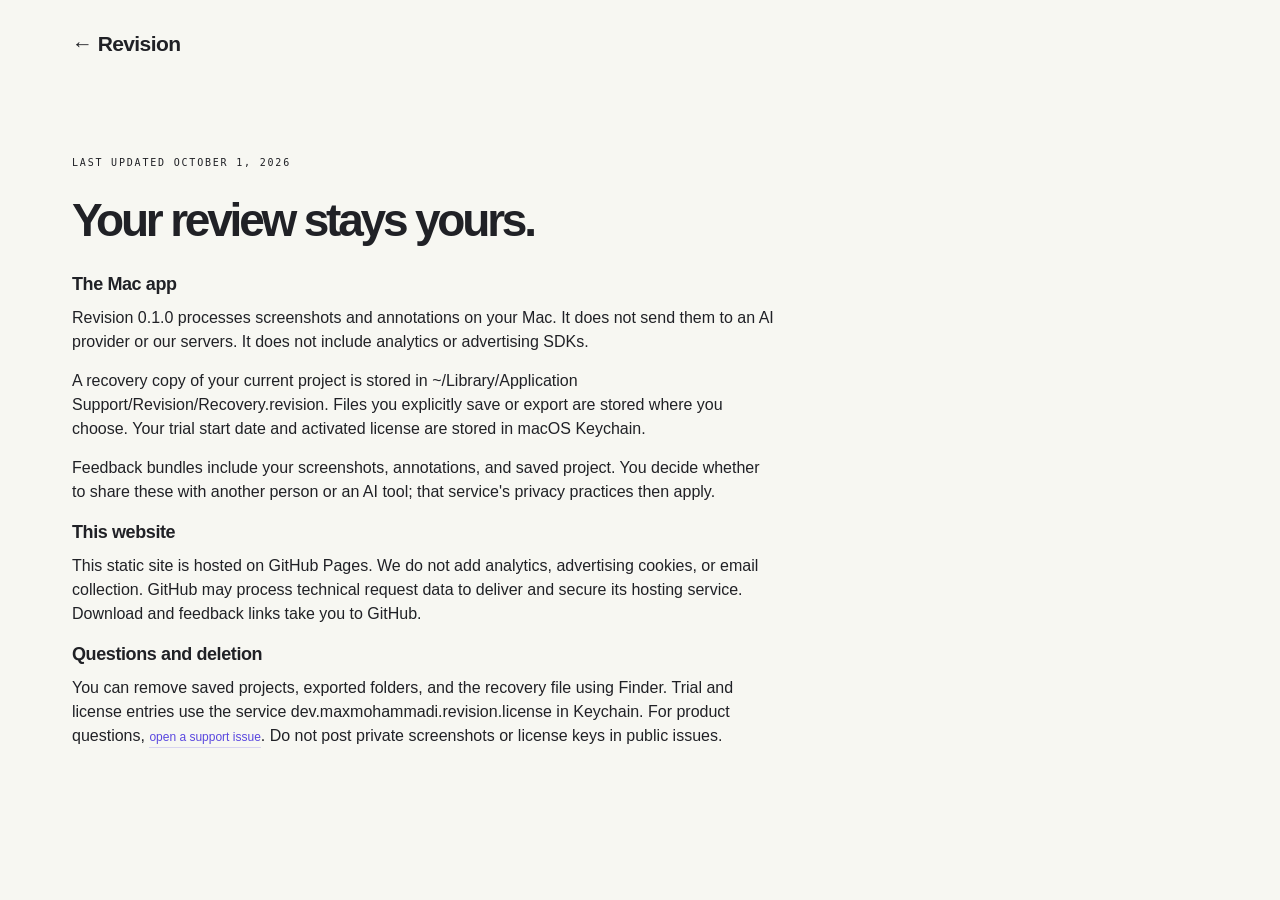
==== privacy.html @ 40abf192 "Launch Revision preview website and interactive comparison demo" ====
<!doctype html><html lang="en"><head><meta charset="utf-8"><meta name="viewport" content="width=device-width,initial-scale=1"><title>Privacy — Revision</title><link rel="stylesheet" href="style.css"></head><body><header><a class="brand" href="./">← Revision</a></header><main><section style="max-width:760px"><p class="eyebrow">LAST UPDATED OCTOBER 1, 2026</p><h1 style="font-size:46px">Your review stays yours.</h1><h3>The Mac app</h3><p>Revision 0.1.0 processes screenshots and annotations on your Mac. It does not send them to an AI provider or our servers. It does not include analytics or advertising SDKs.</p><p>A recovery copy of your current project is stored in ~/Library/Application Support/Revision/Recovery.revision. Files you explicitly save or export are stored where you choose. Your trial start date and activated license are stored in macOS Keychain.</p><p>Feedback bundles include your screenshots, annotations, and saved project. You decide whether to share these with another person or an AI tool; that service's privacy practices then apply.</p><h3>This website</h3><p>This static site is hosted on GitHub Pages. We do not add analytics, advertising cookies, or email collection. GitHub may process technical request data to deliver and secure its hosting service. Download and feedback links take you to GitHub.</p><h3>Questions and deletion</h3><p>You can remove saved projects, exported folders, and the recovery file using Finder. Trial and license entries use the service dev.maxmohammadi.revision.license in Keychain. For product questions, <a class="text-link" href="https://github.com/maxmoneycash/revision-mac/issues/new">open a support issue</a>. Do not post private screenshots or license keys in public issues.</p></section></main></body></html>
---- style.css ----
:root{--paper:#f7f7f2;--ink:#202126;--muted:#686b72;--line:#dedfd8;--accent:#5947df}*{box-sizing:border-box}html{scroll-behavior:smooth;scroll-padding-top:30px}body{margin:0;background:var(--paper);color:var(--ink);font-family:-apple-system,BlinkMacSystemFont,"Segoe UI",sans-serif;line-height:1.5;-webkit-font-smoothing:antialiased}a{color:inherit;text-decoration:none}button,input,a,summary{-webkit-tap-highlight-color:transparent}a:focus-visible,input:focus-visible,summary:focus-visible{outline:3px solid var(--accent);outline-offset:5px}header,main,footer{max-width:1192px;margin:auto}header{display:flex;justify-content:space-between;align-items:center;padding:28px 28px 20px}.brand{display:flex;align-items:center;gap:9px;font-weight:650;font-size:21px;letter-spacing:-.6px}.brand span{font-size:12px;color:var(--muted);font-weight:450;letter-spacing:0;margin-left:4px}nav{display:flex;gap:28px;align-items:center;font-size:13px}.nav-cta{border:1px solid var(--line);padding:9px 15px;border-radius:7px}section{padding:75px 28px}.hero{text-align:center;padding-top:68px}.eyebrow{font-family:ui-monospace,SFMono-Regular,monospace;font-size:10px;letter-spacing:1.8px;font-weight:500;display:flex;align-items:center;gap:9px}.hero .eyebrow{justify-content:center}.eyebrow span{width:6px;height:6px;border-radius:50%;background:#70a476}h1{font-size:clamp(38px,5.1vw,66px);line-height:1.08;letter-spacing:-3.2px;font-weight:560;margin:26px 0}em{font-style:normal;color:var(--accent)}.intro{font-size:18px;line-height:1.7;color:var(--muted);margin-bottom:26px}.actions{display:flex;justify-content:center;gap:12px}.button{display:inline-flex;align-items:center;justify-content:center;gap:28px;border-radius:8px;padding:13px 20px;font-size:13px;font-weight:550;transition:background .15s,transform .15s}.button:hover{transform:translateY(-1px)}.primary{background:var(--accent);color:white;box-shadow:0 2px 2px #201b4e12}.primary:hover{background:#4836cc}.quiet{border:1px solid var(--line)}.micro{font-size:11px;color:var(--muted);margin-top:16px}.app-frame{margin-top:54px;padding:10px;border:1px solid #dadbd6;background:#edeee8;border-radius:19px;box-shadow:0 30px 80px -45px #302f52}.app-frame img{display:block;width:100%;height:auto;border-radius:11px}.caption{display:flex;justify-content:space-between;text-align:left;gap:25px;color:var(--muted);font-size:10px;margin-top:18px}.caption span:first-child{font-family:ui-monospace,monospace;letter-spacing:1px;white-space:nowrap}h2{font-size:40px;font-weight:550;letter-spacing:-1.6px;line-height:1.15;margin:18px 0}h3{font-size:18px;font-weight:580;letter-spacing:-.4px;margin:0 0 8px}p{margin:0 0 15px}.how{display:grid;grid-template-columns:1fr 1fr;gap:65px;border-top:1px solid var(--line)}.steps article{display:flex;gap:22px;margin-bottom:29px}.steps article>span{color:var(--accent);font-family:ui-monospace,monospace;font-size:11px;padding-top:5px}.steps p,.details p,.pricing>div>p:not(.eyebrow){font-size:14px;line-height:1.75;color:var(--muted)}.demo{margin:0 28px;border-radius:20px;padding:48px 75px;display:grid;grid-template-columns:1fr 1fr;gap:90px;background:#ebeae5;align-items:center}.demo-copy>p:not(.eyebrow){font-size:14px;line-height:1.75;color:var(--muted);max-width:300px}.feedback{border-left:2px solid;padding:4px 0 4px 13px;margin:20px 0}.feedback b{font-size:10px;font-family:ui-monospace,monospace;letter-spacing:1px}.feedback p{font-size:13px;color:var(--ink);margin:4px 0}.keep{color:#2e7f52}.restore{color:#b06a1f}.text-link{font-size:12px;color:var(--accent);border-bottom:1px solid #5947df33;padding-bottom:3px}.demo-canvas{max-width:295px;width:100%;margin:auto}.compare{position:relative;border-radius:16px;overflow:hidden;box-shadow:0 18px 35px -20px #393a44;--position:50%}.compare img{width:100%;height:auto;display:block}.compare .after{position:absolute;inset:0;clip-path:inset(0 calc(100% - var(--position)) 0 0)}.divider{position:absolute;top:0;bottom:0;left:var(--position);width:2px;background:var(--accent);pointer-events:none}.divider span{position:absolute;top:48%;left:-13px;border-radius:50%;width:28px;height:28px;color:#fff;background:var(--accent);text-align:center;font-size:18px}.range-label{display:flex;justify-content:space-between;font-family:ui-monospace,monospace;font-size:8px;letter-spacing:.7px;color:var(--muted);margin:20px 0 8px}input[type=range]{width:100%;accent-color:var(--accent);cursor:ew-resize;min-height:24px}.details{display:grid;grid-template-columns:repeat(3,1fr);gap:42px}.details article>span{display:block;font-size:28px;color:var(--accent);margin-bottom:16px}.pricing{border-top:1px solid var(--line);display:grid;grid-template-columns:1fr 1fr;gap:80px}.price-card{padding:32px;border:1px solid var(--line);border-radius:14px;background:#ffffff77}.price{font-size:50px;letter-spacing:-2px;font-weight:550;margin-bottom:20px}.price span{font-size:13px;color:var(--muted);font-weight:400;letter-spacing:0}ul{list-style:none;padding:0;margin:0 0 25px;font-size:14px;line-height:2.1}li:before{content:"✓";margin-right:10px;color:var(--accent)}.price-card .button{width:100%}.download{text-align:center;background:#eeedf7;border-radius:20px;margin:0 28px;padding:56px 25px}.download>p{color:var(--muted);font-size:15px;line-height:1.7}.download .micro{font-size:11px}.download .release-note{font-size:11px;max-width:480px;margin:20px auto 12px}.faq{max-width:820px;margin:auto}.faq h2{font-size:29px;margin-bottom:25px}details{border-bottom:1px solid var(--line);padding:18px 0;font-size:14px}summary{cursor:pointer;font-weight:550}details p{color:var(--muted);margin-top:14px;line-height:1.7}footer{display:flex;gap:26px;align-items:center;border-top:1px solid var(--line);padding:25px 28px 40px;font-size:11px;color:var(--muted)}footer .brand{color:var(--ink);font-size:17px}footer p{flex:1;margin:0}.sr-only,.skip:not(:focus){position:absolute;width:1px;height:1px;overflow:hidden;clip:rect(0,0,0,0)}.skip:focus{position:fixed;top:10px;left:10px;z-index:10;background:white;padding:10px}
@media(max-width:760px){header{padding:20px}nav{gap:16px}nav>a:not(.nav-cta){display:none}h1{letter-spacing:-1.7px}.hero{padding-top:45px}.intro{font-size:16px}.intro br{display:none}.actions{flex-direction:column;align-items:center;gap:10px}.caption{flex-direction:column;gap:6px}.how,.pricing{grid-template-columns:1fr;gap:25px}.demo{padding:30px 24px;grid-template-columns:1fr;gap:30px}.demo-copy>p:not(.eyebrow){max-width:none}.demo h2 br{display:none}.demo h2{max-width:300px}.details{grid-template-columns:1fr;gap:25px;padding-top:50px;padding-bottom:50px}.details article>span{margin-bottom:8px}section{padding:48px 20px}h2{font-size:34px}.app-frame{padding:4px;border-radius:9px;margin-top:35px}.app-frame img{border-radius:6px}.download{margin:0 20px}.demo{margin:0 20px}footer{flex-wrap:wrap;gap:18px}footer p{flex-basis:65%}}
@media(prefers-reduced-motion:reduce){html{scroll-behavior:auto}.button{transition:none}}
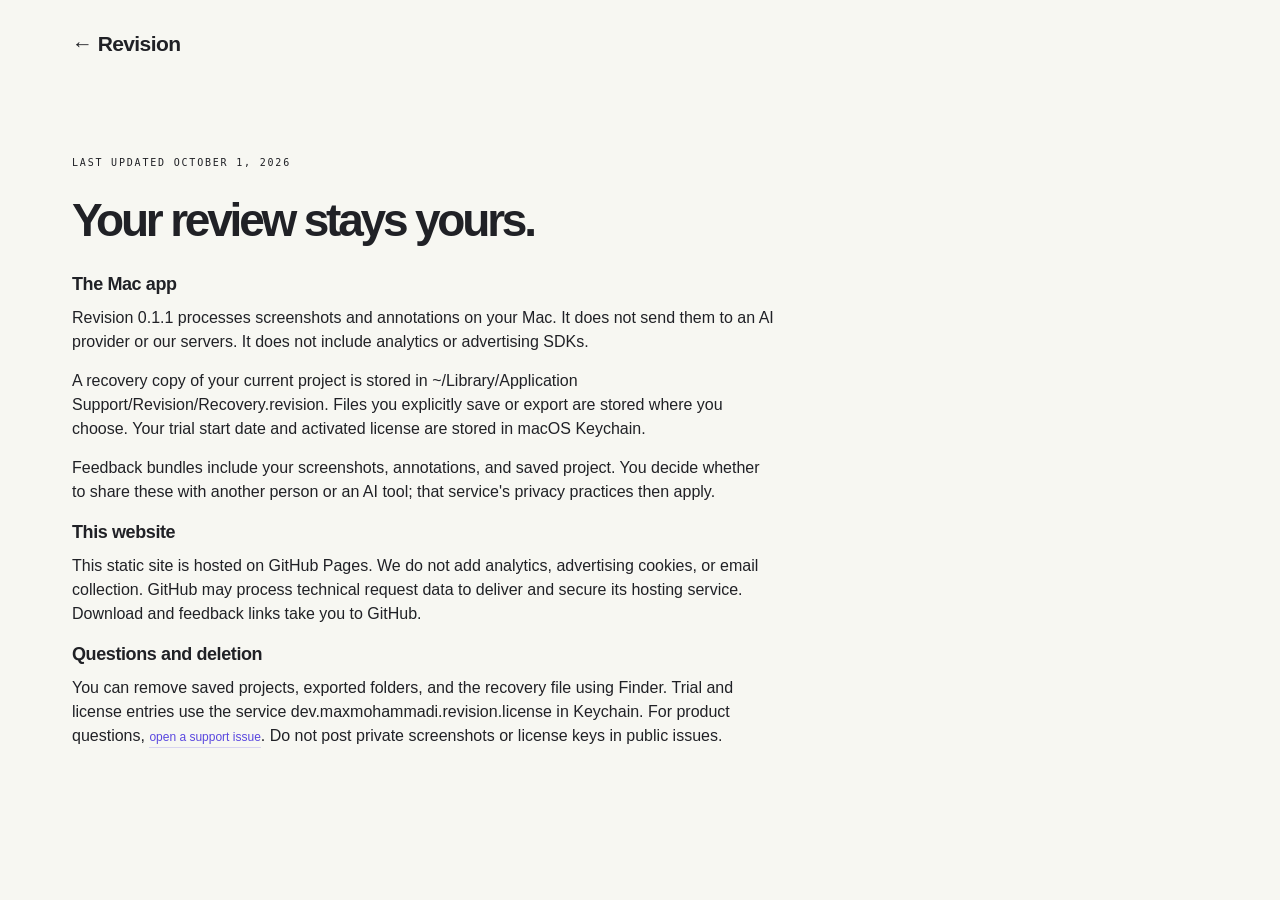
==== commit fca84868: "Point preview downloads to version 0.1.1" ====
--- a/privacy.html
+++ b/privacy.html
@@ -1 +1 @@
-<!doctype html><html lang="en"><head><meta charset="utf-8"><meta name="viewport" content="width=device-width,initial-scale=1"><title>Privacy — Revision</title><link rel="stylesheet" href="style.css"></head><body><header><a class="brand" href="./">← Revision</a></header><main><section style="max-width:760px"><p class="eyebrow">LAST UPDATED OCTOBER 1, 2026</p><h1 style="font-size:46px">Your review stays yours.</h1><h3>The Mac app</h3><p>Revision 0.1.0 processes screenshots and annotations on your Mac. It does not send them to an AI provider or our servers. It does not include analytics or advertising SDKs.</p><p>A recovery copy of your current project is stored in ~/Library/Application Support/Revision/Recovery.revision. Files you explicitly save or export are stored where you choose. Your trial start date and activated license are stored in macOS Keychain.</p><p>Feedback bundles include your screenshots, annotations, and saved project. You decide whether to share these with another person or an AI tool; that service's privacy practices then apply.</p><h3>This website</h3><p>This static site is hosted on GitHub Pages. We do not add analytics, advertising cookies, or email collection. GitHub may process technical request data to deliver and secure its hosting service. Download and feedback links take you to GitHub.</p><h3>Questions and deletion</h3><p>You can remove saved projects, exported folders, and the recovery file using Finder. Trial and license entries use the service dev.maxmohammadi.revision.license in Keychain. For product questions, <a class="text-link" href="https://github.com/maxmoneycash/revision-mac/issues/new">open a support issue</a>. Do not post private screenshots or license keys in public issues.</p></section></main></body></html>
+<!doctype html><html lang="en"><head><meta charset="utf-8"><meta name="viewport" content="width=device-width,initial-scale=1"><title>Privacy — Revision</title><link rel="stylesheet" href="style.css"></head><body><header><a class="brand" href="./">← Revision</a></header><main><section style="max-width:760px"><p class="eyebrow">LAST UPDATED OCTOBER 1, 2026</p><h1 style="font-size:46px">Your review stays yours.</h1><h3>The Mac app</h3><p>Revision 0.1.1 processes screenshots and annotations on your Mac. It does not send them to an AI provider or our servers. It does not include analytics or advertising SDKs.</p><p>A recovery copy of your current project is stored in ~/Library/Application Support/Revision/Recovery.revision. Files you explicitly save or export are stored where you choose. Your trial start date and activated license are stored in macOS Keychain.</p><p>Feedback bundles include your screenshots, annotations, and saved project. You decide whether to share these with another person or an AI tool; that service's privacy practices then apply.</p><h3>This website</h3><p>This static site is hosted on GitHub Pages. We do not add analytics, advertising cookies, or email collection. GitHub may process technical request data to deliver and secure its hosting service. Download and feedback links take you to GitHub.</p><h3>Questions and deletion</h3><p>You can remove saved projects, exported folders, and the recovery file using Finder. Trial and license entries use the service dev.maxmohammadi.revision.license in Keychain. For product questions, <a class="text-link" href="https://github.com/maxmoneycash/revision-mac/issues/new">open a support issue</a>. Do not post private screenshots or license keys in public issues.</p></section></main></body></html>
--- a/style.css
+++ b/style.css
@@ -1,3 +1,5 @@
 :root{--paper:#f7f7f2;--ink:#202126;--muted:#686b72;--line:#dedfd8;--accent:#5947df}*{box-sizing:border-box}html{scroll-behavior:smooth;scroll-padding-top:30px}body{margin:0;background:var(--paper);color:var(--ink);font-family:-apple-system,BlinkMacSystemFont,"Segoe UI",sans-serif;line-height:1.5;-webkit-font-smoothing:antialiased}a{color:inherit;text-decoration:none}button,input,a,summary{-webkit-tap-highlight-color:transparent}a:focus-visible,input:focus-visible,summary:focus-visible{outline:3px solid var(--accent);outline-offset:5px}header,main,footer{max-width:1192px;margin:auto}header{display:flex;justify-content:space-between;align-items:center;padding:28px 28px 20px}.brand{display:flex;align-items:center;gap:9px;font-weight:650;font-size:21px;letter-spacing:-.6px}.brand span{font-size:12px;color:var(--muted);font-weight:450;letter-spacing:0;margin-left:4px}nav{display:flex;gap:28px;align-items:center;font-size:13px}.nav-cta{border:1px solid var(--line);padding:9px 15px;border-radius:7px}section{padding:75px 28px}.hero{text-align:center;padding-top:68px}.eyebrow{font-family:ui-monospace,SFMono-Regular,monospace;font-size:10px;letter-spacing:1.8px;font-weight:500;display:flex;align-items:center;gap:9px}.hero .eyebrow{justify-content:center}.eyebrow span{width:6px;height:6px;border-radius:50%;background:#70a476}h1{font-size:clamp(38px,5.1vw,66px);line-height:1.08;letter-spacing:-3.2px;font-weight:560;margin:26px 0}em{font-style:normal;color:var(--accent)}.intro{font-size:18px;line-height:1.7;color:var(--muted);margin-bottom:26px}.actions{display:flex;justify-content:center;gap:12px}.button{display:inline-flex;align-items:center;justify-content:center;gap:28px;border-radius:8px;padding:13px 20px;font-size:13px;font-weight:550;transition:background .15s,transform .15s}.button:hover{transform:translateY(-1px)}.primary{background:var(--accent);color:white;box-shadow:0 2px 2px #201b4e12}.primary:hover{background:#4836cc}.quiet{border:1px solid var(--line)}.micro{font-size:11px;color:var(--muted);margin-top:16px}.app-frame{margin-top:54px;padding:10px;border:1px solid #dadbd6;background:#edeee8;border-radius:19px;box-shadow:0 30px 80px -45px #302f52}.app-frame img{display:block;width:100%;height:auto;border-radius:11px}.caption{display:flex;justify-content:space-between;text-align:left;gap:25px;color:var(--muted);font-size:10px;margin-top:18px}.caption span:first-child{font-family:ui-monospace,monospace;letter-spacing:1px;white-space:nowrap}h2{font-size:40px;font-weight:550;letter-spacing:-1.6px;line-height:1.15;margin:18px 0}h3{font-size:18px;font-weight:580;letter-spacing:-.4px;margin:0 0 8px}p{margin:0 0 15px}.how{display:grid;grid-template-columns:1fr 1fr;gap:65px;border-top:1px solid var(--line)}.steps article{display:flex;gap:22px;margin-bottom:29px}.steps article>span{color:var(--accent);font-family:ui-monospace,monospace;font-size:11px;padding-top:5px}.steps p,.details p,.pricing>div>p:not(.eyebrow){font-size:14px;line-height:1.75;color:var(--muted)}.demo{margin:0 28px;border-radius:20px;padding:48px 75px;display:grid;grid-template-columns:1fr 1fr;gap:90px;background:#ebeae5;align-items:center}.demo-copy>p:not(.eyebrow){font-size:14px;line-height:1.75;color:var(--muted);max-width:300px}.feedback{border-left:2px solid;padding:4px 0 4px 13px;margin:20px 0}.feedback b{font-size:10px;font-family:ui-monospace,monospace;letter-spacing:1px}.feedback p{font-size:13px;color:var(--ink);margin:4px 0}.keep{color:#2e7f52}.restore{color:#b06a1f}.text-link{font-size:12px;color:var(--accent);border-bottom:1px solid #5947df33;padding-bottom:3px}.demo-canvas{max-width:295px;width:100%;margin:auto}.compare{position:relative;border-radius:16px;overflow:hidden;box-shadow:0 18px 35px -20px #393a44;--position:50%}.compare img{width:100%;height:auto;display:block}.compare .after{position:absolute;inset:0;clip-path:inset(0 calc(100% - var(--position)) 0 0)}.divider{position:absolute;top:0;bottom:0;left:var(--position);width:2px;background:var(--accent);pointer-events:none}.divider span{position:absolute;top:48%;left:-13px;border-radius:50%;width:28px;height:28px;color:#fff;background:var(--accent);text-align:center;font-size:18px}.range-label{display:flex;justify-content:space-between;font-family:ui-monospace,monospace;font-size:8px;letter-spacing:.7px;color:var(--muted);margin:20px 0 8px}input[type=range]{width:100%;accent-color:var(--accent);cursor:ew-resize;min-height:24px}.details{display:grid;grid-template-columns:repeat(3,1fr);gap:42px}.details article>span{display:block;font-size:28px;color:var(--accent);margin-bottom:16px}.pricing{border-top:1px solid var(--line);display:grid;grid-template-columns:1fr 1fr;gap:80px}.price-card{padding:32px;border:1px solid var(--line);border-radius:14px;background:#ffffff77}.price{font-size:50px;letter-spacing:-2px;font-weight:550;margin-bottom:20px}.price span{font-size:13px;color:var(--muted);font-weight:400;letter-spacing:0}ul{list-style:none;padding:0;margin:0 0 25px;font-size:14px;line-height:2.1}li:before{content:"✓";margin-right:10px;color:var(--accent)}.price-card .button{width:100%}.download{text-align:center;background:#eeedf7;border-radius:20px;margin:0 28px;padding:56px 25px}.download>p{color:var(--muted);font-size:15px;line-height:1.7}.download .micro{font-size:11px}.download .release-note{font-size:11px;max-width:480px;margin:20px auto 12px}.faq{max-width:820px;margin:auto}.faq h2{font-size:29px;margin-bottom:25px}details{border-bottom:1px solid var(--line);padding:18px 0;font-size:14px}summary{cursor:pointer;font-weight:550}details p{color:var(--muted);margin-top:14px;line-height:1.7}footer{display:flex;gap:26px;align-items:center;border-top:1px solid var(--line);padding:25px 28px 40px;font-size:11px;color:var(--muted)}footer .brand{color:var(--ink);font-size:17px}footer p{flex:1;margin:0}.sr-only,.skip:not(:focus){position:absolute;width:1px;height:1px;overflow:hidden;clip:rect(0,0,0,0)}.skip:focus{position:fixed;top:10px;left:10px;z-index:10;background:white;padding:10px}
 @media(max-width:760px){header{padding:20px}nav{gap:16px}nav>a:not(.nav-cta){display:none}h1{letter-spacing:-1.7px}.hero{padding-top:45px}.intro{font-size:16px}.intro br{display:none}.actions{flex-direction:column;align-items:center;gap:10px}.caption{flex-direction:column;gap:6px}.how,.pricing{grid-template-columns:1fr;gap:25px}.demo{padding:30px 24px;grid-template-columns:1fr;gap:30px}.demo-copy>p:not(.eyebrow){max-width:none}.demo h2 br{display:none}.demo h2{max-width:300px}.details{grid-template-columns:1fr;gap:25px;padding-top:50px;padding-bottom:50px}.details article>span{margin-bottom:8px}section{padding:48px 20px}h2{font-size:34px}.app-frame{padding:4px;border-radius:9px;margin-top:35px}.app-frame img{border-radius:6px}.download{margin:0 20px}.demo{margin:0 20px}footer{flex-wrap:wrap;gap:18px}footer p{flex-basis:65%}}
 @media(prefers-reduced-motion:reduce){html{scroll-behavior:auto}.button{transition:none}}
+
+@media(max-width:760px){header .brand span{display:none}header .brand{flex-shrink:0}header .nav-cta{white-space:nowrap;font-size:12px;padding:9px 12px}}
